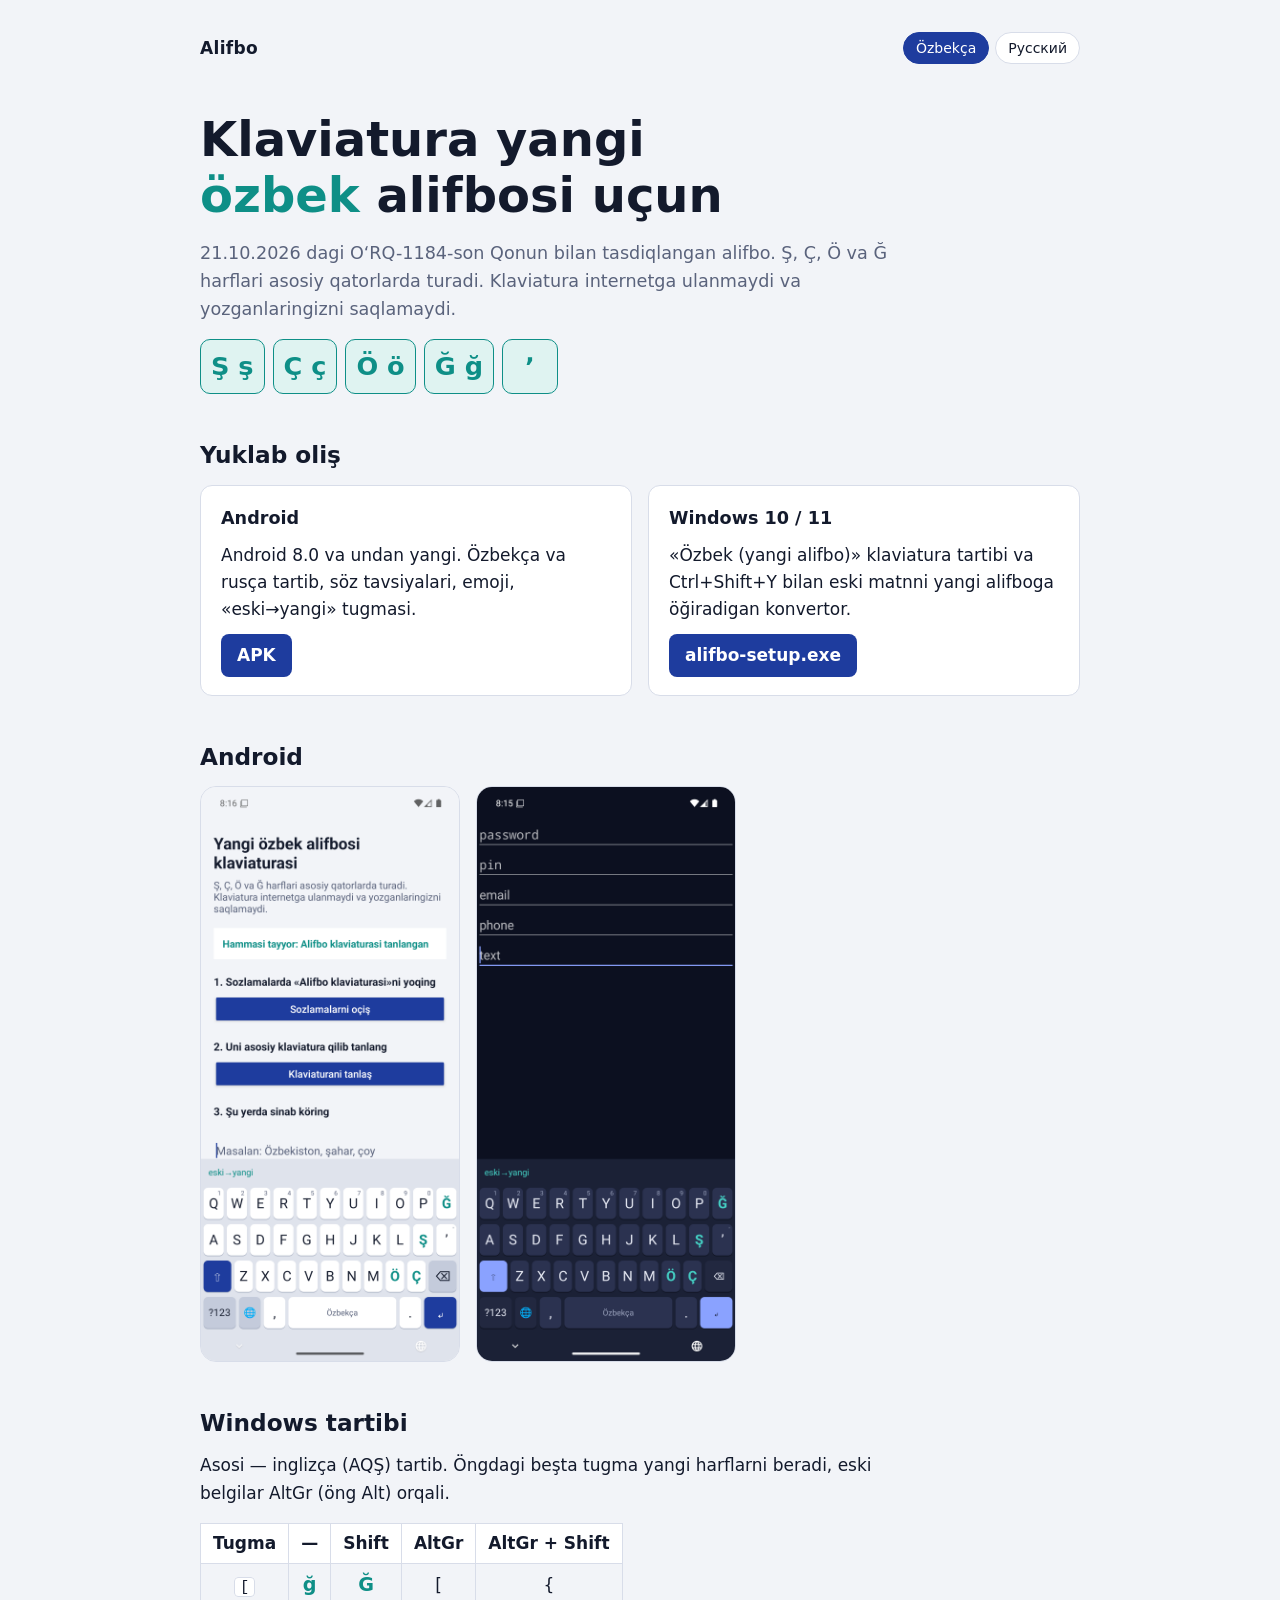
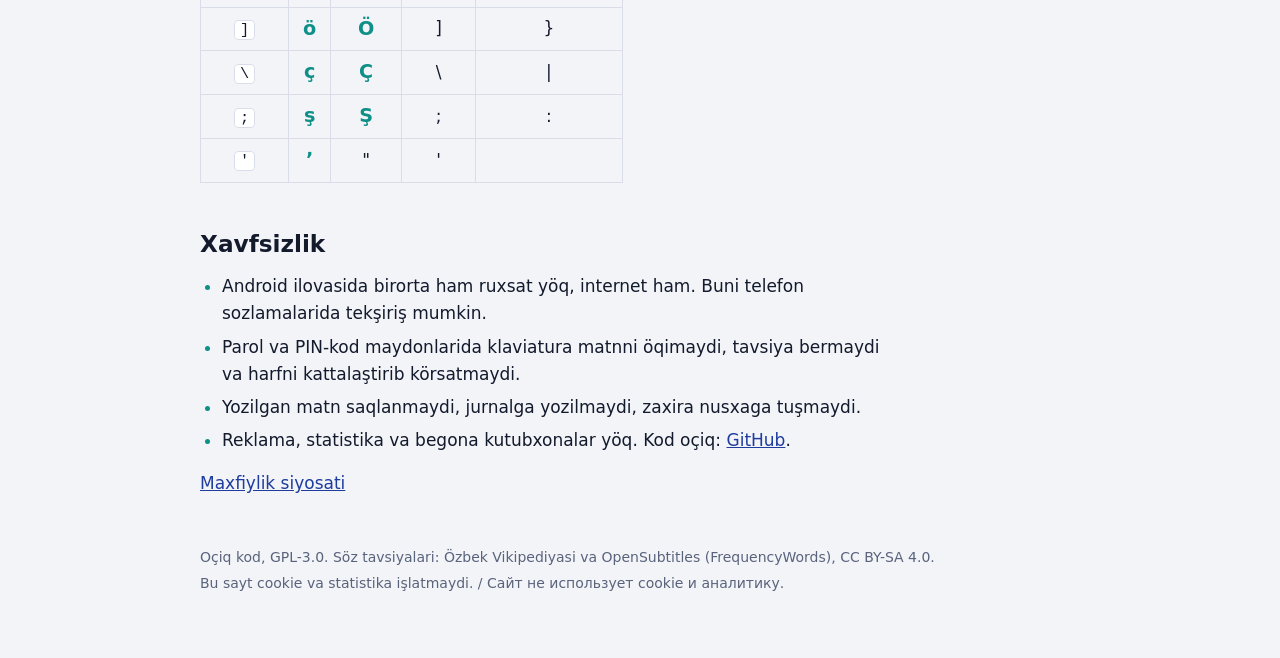
==== docs/index.html @ 1a6ffe31 "Сайт проекта и политика конфиденциальности (GitHub Pages) Узбекский и русский, без внешних шрифтов, " ====
<!doctype html>
<html lang="uz">
<head>
<meta charset="utf-8">
<meta name="viewport" content="width=device-width, initial-scale=1">
<title>Alifbo — yangi özbek alifbosi klaviaturasi</title>
<meta name="description" content="Klaviatura yangi özbek alifbosi uçun: Ş, Ç, Ö, Ğ asosiy qatorlarda. Android va Windows. Internetsiz, oçiq kod.">
<link rel="stylesheet" href="style.css">
<script src="lang.js"></script>
</head>
<body>
<main>
  <div class="top">
    <span class="brand">Alifbo</span>
    <div class="langs"><button type="button" data-lang="uz">Özbekça</button><button type="button" data-lang="ru">Русский</button></div>
  </div>

  <section>
    <h1 lang="uz">Klaviatura yangi <span class="acc">özbek</span> alifbosi uçun</h1>
    <h1 lang="ru">Клавиатура для нового <span class="acc">узбекского</span> алфавита</h1>
    <p class="lead" lang="uz">21.10.2026 dagi O‘RQ-1184-son Qonun bilan tasdiqlangan alifbo. Ş, Ç, Ö va Ğ harflari asosiy qatorlarda turadi. Klaviatura internetga ulanmaydi va yozganlaringizni saqlamaydi.</p>
    <p class="lead" lang="ru">Алфавит утверждён законом O‘RQ-1184 от 21.10.2026. Буквы Ş, Ç, Ö и Ğ стоят на основных рядах. Клавиатура не подключается к интернету и не сохраняет то, что вы пишете.</p>
    <div class="letters"><span>Ş ş</span><span>Ç ç</span><span>Ö ö</span><span>Ğ ğ</span><span>ʼ</span></div>
  </section>

  <section>
    <h2 lang="uz">Yuklab oliş</h2>
    <h2 lang="ru">Скачать</h2>
    <div class="downloads">
      <div class="card">
        <h3>Android</h3>
        <p lang="uz">Android 8.0 va undan yangi. Özbekça va rusça tartib, söz tavsiyalari, emoji, «eski→yangi» tugmasi.</p>
        <p lang="ru">Android 8.0 и новее. Узбекская и русская раскладки, подсказки слов, эмодзи, кнопка «eski→yangi».</p>
        <a class="btn" href="https://github.com/uktamov-sh/alifbo/releases">APK</a>
      </div>
      <div class="card">
        <h3>Windows 10 / 11</h3>
        <p lang="uz">«Özbek (yangi alifbo)» klaviatura tartibi va Ctrl+Shift+Y bilan eski matnni yangi alifboga öğiradigan konvertor.</p>
        <p lang="ru">Раскладка «Özbek (yangi alifbo)» и конвертер: Ctrl+Shift+Y переписывает выделенный текст на новый алфавит.</p>
        <a class="btn" href="https://github.com/uktamov-sh/alifbo/releases">alifbo-setup.exe</a>
      </div>
    </div>
  </section>

  <section>
    <h2 lang="uz">Android</h2>
    <h2 lang="ru">Android</h2>
    <div class="shots">
      <img src="screenshots/android-light.png" alt="Alifbo klaviaturasi, yoruğ mavzu">
      <img src="screenshots/android-dark.png" alt="Alifbo klaviaturasi, qoronği mavzu">
    </div>
  </section>

  <section>
    <h2 lang="uz">Windows tartibi</h2>
    <h2 lang="ru">Раскладка Windows</h2>
    <p lang="uz">Asosi — inglizça (AQŞ) tartib. Öngdagi beşta tugma yangi harflarni beradi, eski belgilar AltGr (öng Alt) orqali.</p>
    <p lang="ru">Основа — американская раскладка. Пять клавиш справа дают новые буквы, прежние символы — через AltGr (правый Alt).</p>
    <div class="table-wrap">
      <table>
        <thead><tr><th><span lang="uz">Tugma</span><span lang="ru">Клавиша</span></th><th>—</th><th>Shift</th><th>AltGr</th><th>AltGr + Shift</th></tr></thead>
        <tbody>
          <tr><td><kbd>[</kbd></td><td class="new">ğ</td><td class="new">Ğ</td><td>[</td><td>{</td></tr>
          <tr><td><kbd>]</kbd></td><td class="new">ö</td><td class="new">Ö</td><td>]</td><td>}</td></tr>
          <tr><td><kbd>\</kbd></td><td class="new">ç</td><td class="new">Ç</td><td>\</td><td>|</td></tr>
          <tr><td><kbd>;</kbd></td><td class="new">ş</td><td class="new">Ş</td><td>;</td><td>:</td></tr>
          <tr><td><kbd>'</kbd></td><td class="new">ʼ</td><td>"</td><td>'</td><td></td></tr>
        </tbody>
      </table>
    </div>
  </section>

  <section>
    <h2 lang="uz">Xavfsizlik</h2>
    <h2 lang="ru">Безопасность</h2>
    <ul lang="uz">
      <li>Android ilovasida birorta ham ruxsat yöq, internet ham. Buni telefon sozlamalarida tekşiriş mumkin.</li>
      <li>Parol va PIN-kod maydonlarida klaviatura matnni öqimaydi, tavsiya bermaydi va harfni kattalaştirib körsatmaydi.</li>
      <li>Yozilgan matn saqlanmaydi, jurnalga yozilmaydi, zaxira nusxaga tuşmaydi.</li>
      <li>Reklama, statistika va begona kutubxonalar yöq. Kod oçiq: <a href="https://github.com/uktamov-sh/alifbo">GitHub</a>.</li>
    </ul>
    <ul lang="ru">
      <li>У Android-приложения нет ни одного разрешения, в том числе интернета. Это можно проверить в настройках телефона.</li>
      <li>В полях паролей и PIN-кодов клавиатура не читает текст, не подсказывает и не показывает букву крупно.</li>
      <li>Набранный текст не сохраняется, не пишется в журнал и не попадает в резервные копии.</li>
      <li>Нет рекламы, аналитики и сторонних библиотек. Код открыт: <a href="https://github.com/uktamov-sh/alifbo">GitHub</a>.</li>
    </ul>
    <p><a href="privacy.html"><span lang="uz">Maxfiylik siyosati</span><span lang="ru">Политика конфиденциальности</span></a></p>
  </section>

  <footer>
    <span lang="uz">Oçiq kod, GPL-3.0. Söz tavsiyalari: Özbek Vikipediyasi va OpenSubtitles (FrequencyWords), CC BY-SA 4.0.</span>
    <span lang="ru">Открытый код, GPL-3.0. Подсказки слов: узбекская Википедия и OpenSubtitles (FrequencyWords), CC BY-SA 4.0.</span>
    <span>Bu sayt cookie va statistika işlatmaydi. / Сайт не использует cookie и аналитику.</span>
  </footer>
</main>
</body>
</html>
---- docs/style.css ----
/* Сайт Alifbo: только системные шрифты и ни одного внешнего запроса. */
:root {
  --bg: #f2f4f8; --surface: #ffffff; --ink: #131a2c; --muted: #5a637c; --line: #d8dde9;
  --lapis: #1e3c9e; --turq: #0e8f87; --turq-soft: #dff3f1;
  color-scheme: light;
}
@media (prefers-color-scheme: dark) {
  :root {
    --bg: #0c1020; --surface: #151a2c; --ink: #e7eaf4; --muted: #9aa2bc; --line: #283050;
    --lapis: #8aa2ff; --turq: #45d1c5; --turq-soft: #12302e;
    color-scheme: dark;
  }
}
* { box-sizing: border-box; }
body {
  margin: 0; background: var(--bg); color: var(--ink);
  font: 17px/1.6 "Segoe UI", Roboto, "Noto Sans", system-ui, sans-serif;
  padding: 32px max(16px, env(safe-area-inset-right)) 64px max(16px, env(safe-area-inset-left));
}
main { max-width: 880px; margin: 0 auto; display: grid; gap: 48px; }
h1, h2 { line-height: 1.15; margin: 0; text-wrap: balance; }
h1 { font-size: clamp(2rem, 6vw, 3rem); }
h1 .acc { color: var(--turq); }
h2 { font-size: 1.45rem; }
p { margin: 0; max-width: 65ch; }
a { color: var(--lapis); }
.lead { color: var(--muted); font-size: 1.1rem; }
section { display: grid; gap: 16px; }
.top { display: flex; justify-content: space-between; align-items: center; gap: 12px; flex-wrap: wrap; }
.brand { font-weight: 700; letter-spacing: 0.02em; }
.langs { display: flex; gap: 6px; }
.langs button {
  border: 1px solid var(--line); background: var(--surface); color: var(--ink);
  border-radius: 999px; padding: 4px 12px; font: inherit; font-size: 14px; cursor: pointer;
}
.langs button[aria-pressed="true"] { background: var(--lapis); border-color: var(--lapis); color: var(--surface); }
.letters { display: flex; flex-wrap: wrap; gap: 8px; }
.letters span {
  font-size: 1.6rem; font-weight: 700; min-width: 56px; text-align: center; padding: 6px 10px;
  border-radius: 10px; border: 1px solid var(--turq); background: var(--turq-soft); color: var(--turq);
}
.downloads { display: grid; grid-template-columns: repeat(auto-fit, minmax(240px, 1fr)); gap: 16px; }
.card {
  border: 1px solid var(--line); border-radius: 12px; background: var(--surface);
  padding: 18px 20px; display: grid; gap: 10px; align-content: start;
}
.card h3 { margin: 0; font-size: 1.1rem; }
.btn {
  display: inline-block; justify-self: start; background: var(--lapis); color: var(--surface);
  text-decoration: none; border-radius: 8px; padding: 8px 16px; font-weight: 600;
}
.shots { display: flex; gap: 16px; flex-wrap: wrap; }
.shots img { width: min(260px, 100%); border-radius: 16px; border: 1px solid var(--line); }
ul { margin: 0; padding-left: 22px; display: grid; gap: 6px; max-width: 65ch; }
li::marker { color: var(--turq); }
.table-wrap { overflow-x: auto; }
table { border-collapse: collapse; min-width: 420px; }
th, td { border: 1px solid var(--line); padding: 6px 12px; text-align: center; }
th { background: var(--surface); }
td.new { color: var(--turq); font-weight: 700; font-size: 1.2rem; }
kbd { font-family: Consolas, "Roboto Mono", monospace; font-size: 0.9em; border: 1px solid var(--line); border-radius: 4px; padding: 0 5px; background: var(--surface); }
footer { color: var(--muted); font-size: 14px; display: grid; gap: 4px; }
html[lang="uz"] [lang="ru"], html[lang="ru"] [lang="uz"] { display: none !important; }
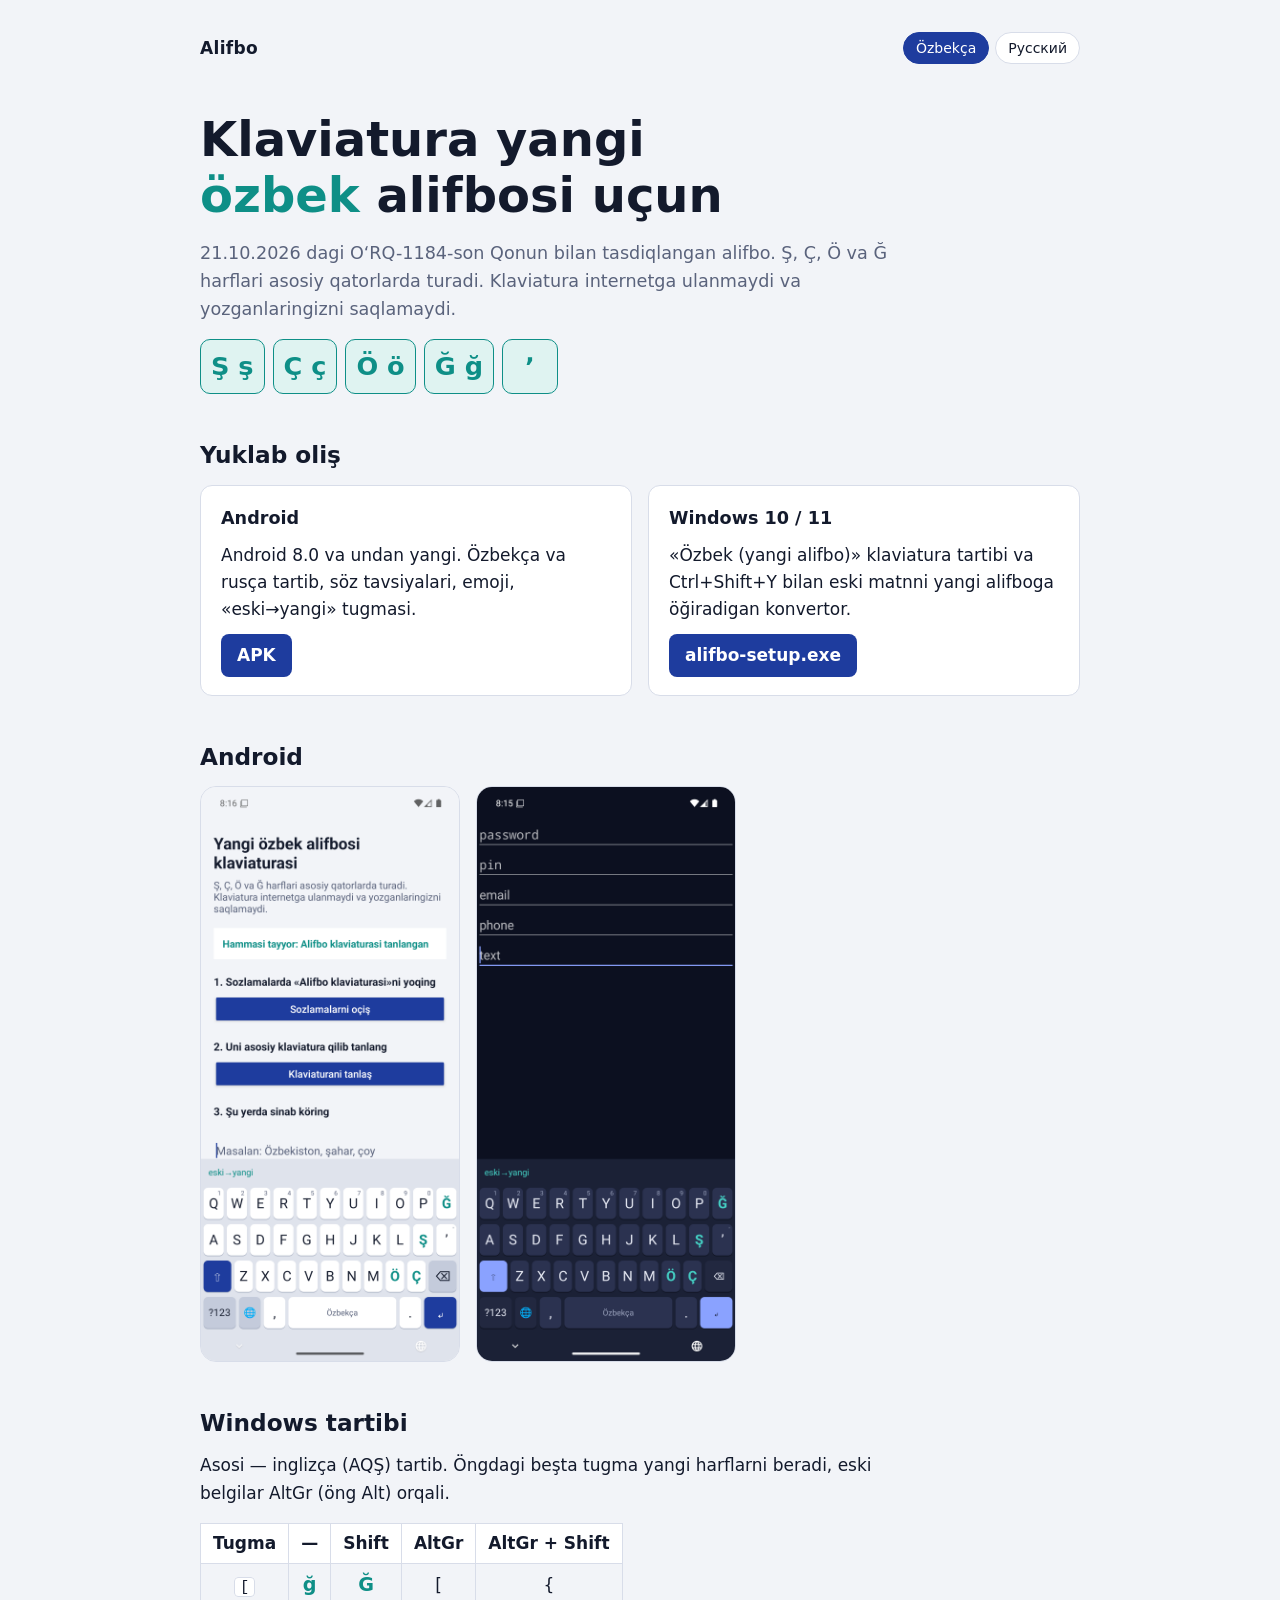
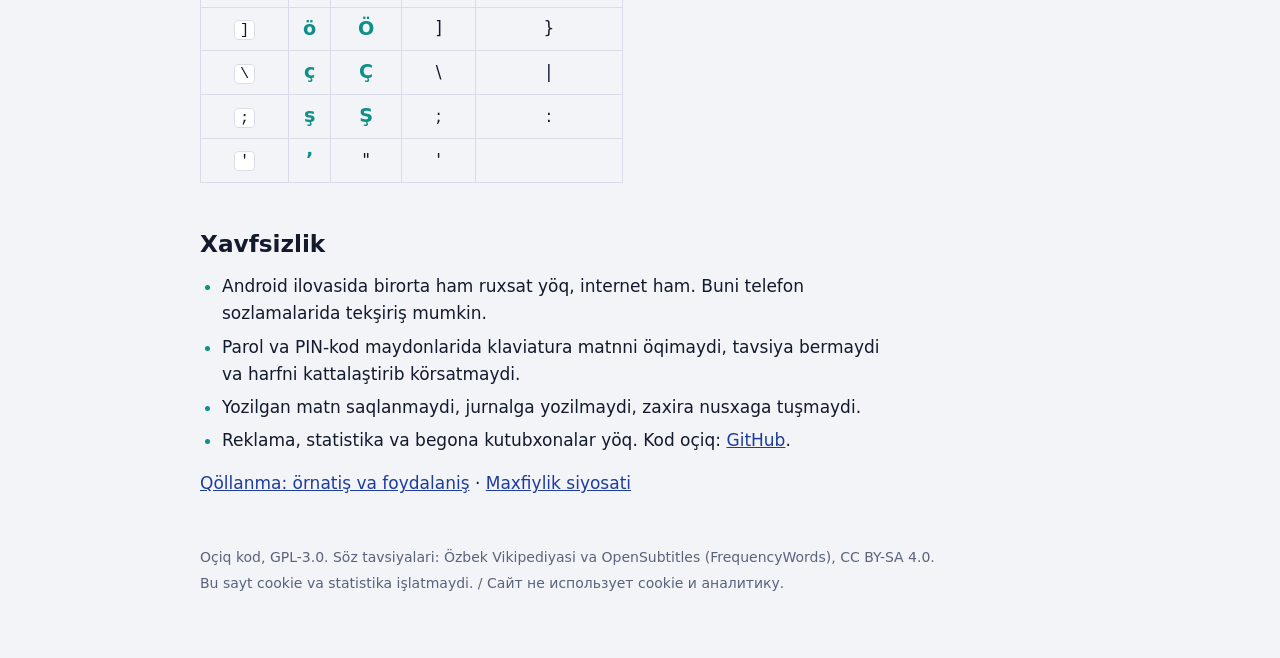
==== commit c1dd49d6: "Сайт: короткая инструкция по установке и использованию (uz/ru) Co-Authored-By: Claude Opus 5.5 <nore" ====
--- a/docs/index.html
+++ b/docs/index.html
@@ -85,7 +85,7 @@
       <li>Набранный текст не сохраняется, не пишется в журнал и не попадает в резервные копии.</li>
       <li>Нет рекламы, аналитики и сторонних библиотек. Код открыт: <a href="https://github.com/uktamov-sh/alifbo">GitHub</a>.</li>
     </ul>
-    <p><a href="privacy.html"><span lang="uz">Maxfiylik siyosati</span><span lang="ru">Политика конфиденциальности</span></a></p>
+    <p><a href="guide.html"><span lang="uz">Qöllanma: örnatiş va foydalaniş</span><span lang="ru">Инструкция: установка и использование</span></a> · <a href="privacy.html"><span lang="uz">Maxfiylik siyosati</span><span lang="ru">Политика конфиденциальности</span></a></p>
   </section>
 
   <footer>
--- a/docs/style.css
+++ b/docs/style.css
@@ -51,7 +51,8 @@
 }
 .shots { display: flex; gap: 16px; flex-wrap: wrap; }
 .shots img { width: min(260px, 100%); border-radius: 16px; border: 1px solid var(--line); }
-ul { margin: 0; padding-left: 22px; display: grid; gap: 6px; max-width: 65ch; }
+ul, ol { margin: 0; padding-left: 22px; display: grid; gap: 6px; max-width: 65ch; }
+h3 { margin: 4px 0 0; font-size: 1.1rem; }
 li::marker { color: var(--turq); }
 .table-wrap { overflow-x: auto; }
 table { border-collapse: collapse; min-width: 420px; }
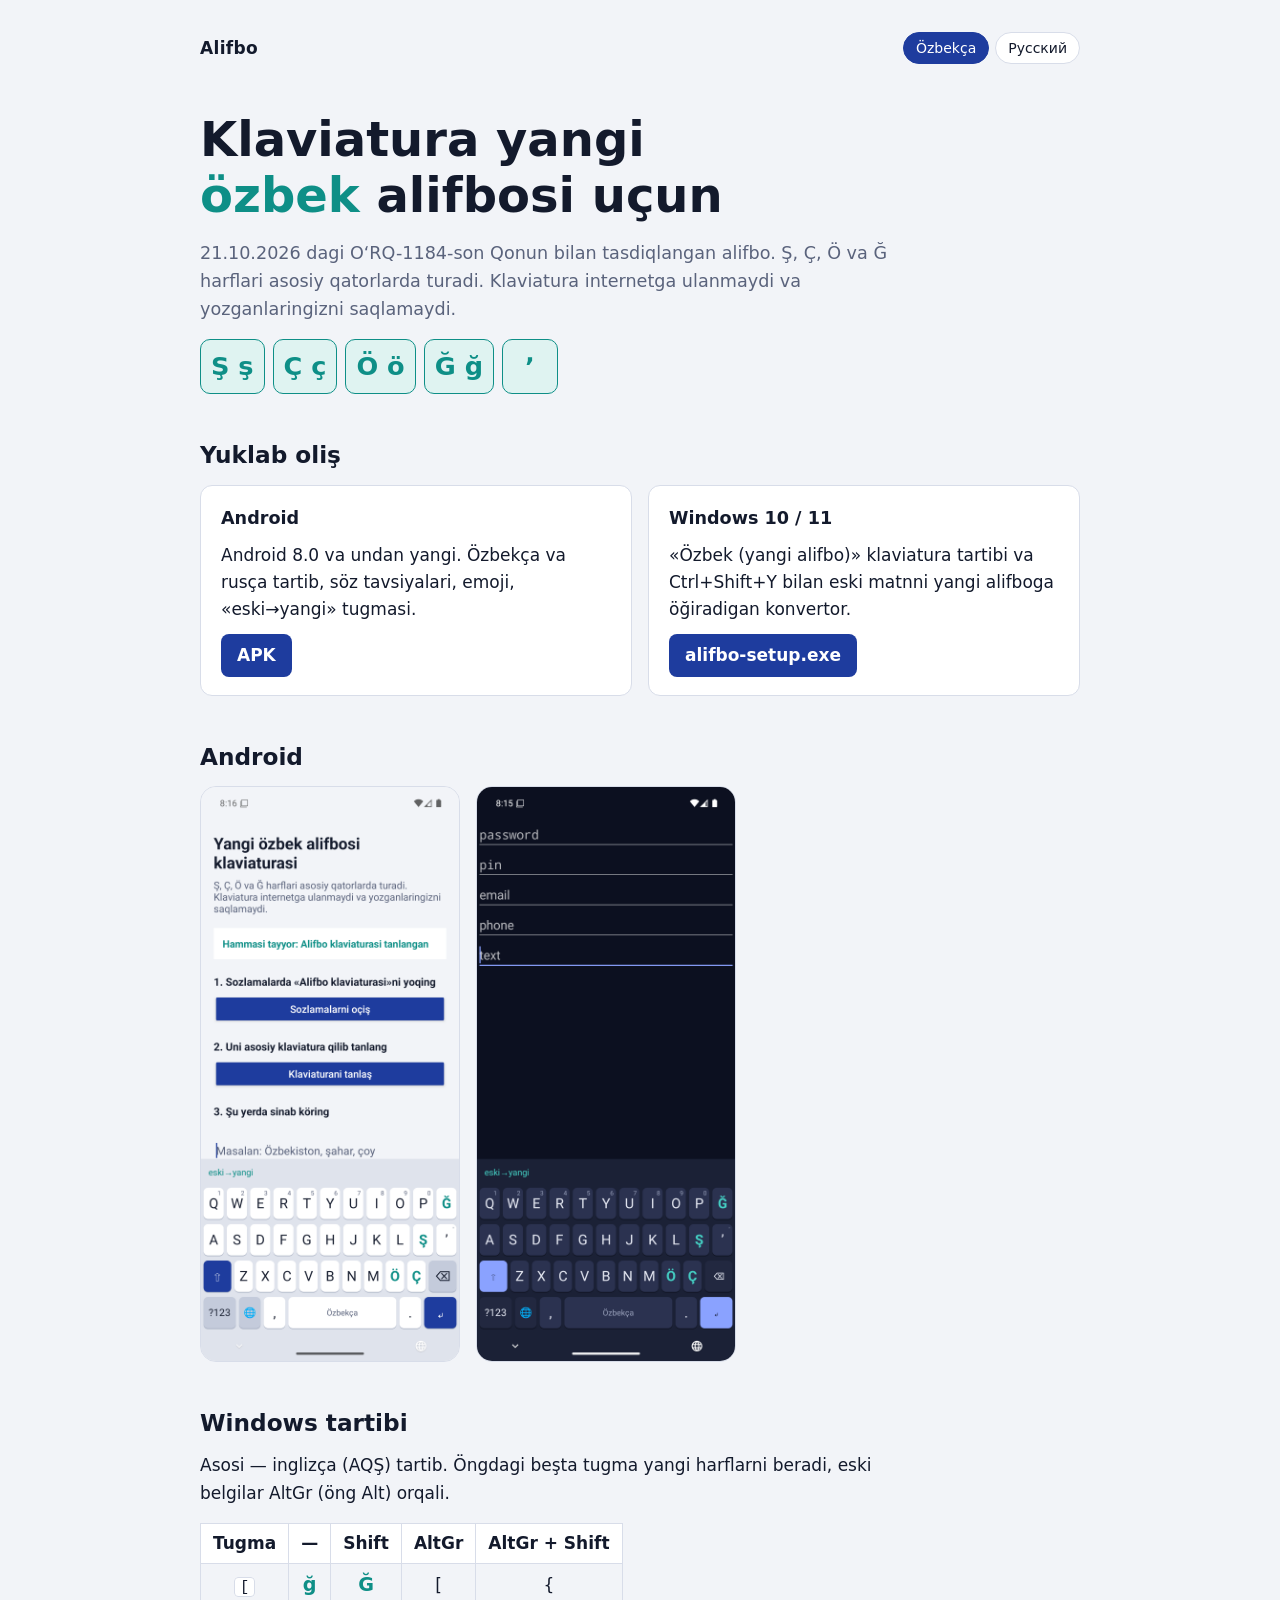
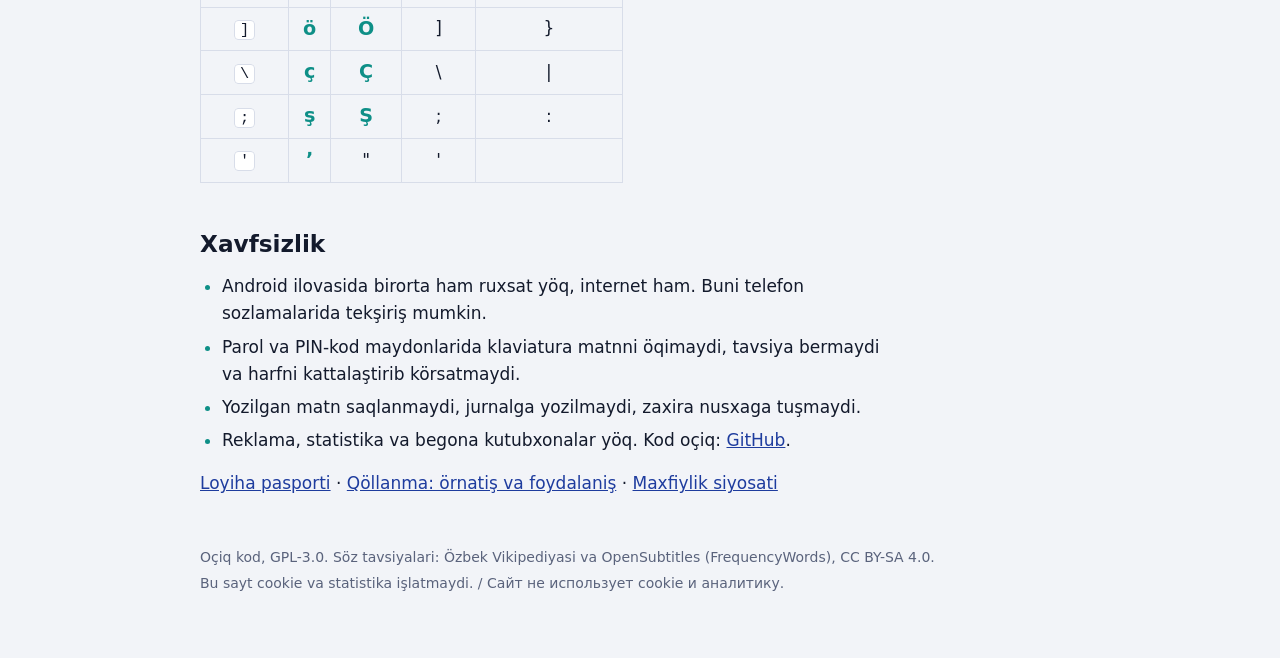
==== commit 7f1d8a0c: "Паспорт проекта на узбекском и русском (интерактивный, из прототипа) Co-Authored-By: Claude Opus 5.5" ====
--- a/docs/index.html
+++ b/docs/index.html
@@ -85,7 +85,7 @@
       <li>Набранный текст не сохраняется, не пишется в журнал и не попадает в резервные копии.</li>
       <li>Нет рекламы, аналитики и сторонних библиотек. Код открыт: <a href="https://github.com/uktamov-sh/alifbo">GitHub</a>.</li>
     </ul>
-    <p><a href="guide.html"><span lang="uz">Qöllanma: örnatiş va foydalaniş</span><span lang="ru">Инструкция: установка и использование</span></a> · <a href="privacy.html"><span lang="uz">Maxfiylik siyosati</span><span lang="ru">Политика конфиденциальности</span></a></p>
+    <p><a href="passport.html"><span lang="uz">Loyiha pasporti</span><span lang="ru">Паспорт проекта</span></a> · <a href="guide.html"><span lang="uz">Qöllanma: örnatiş va foydalaniş</span><span lang="ru">Инструкция: установка и использование</span></a> · <a href="privacy.html"><span lang="uz">Maxfiylik siyosati</span><span lang="ru">Политика конфиденциальности</span></a></p>
   </section>
 
   <footer>
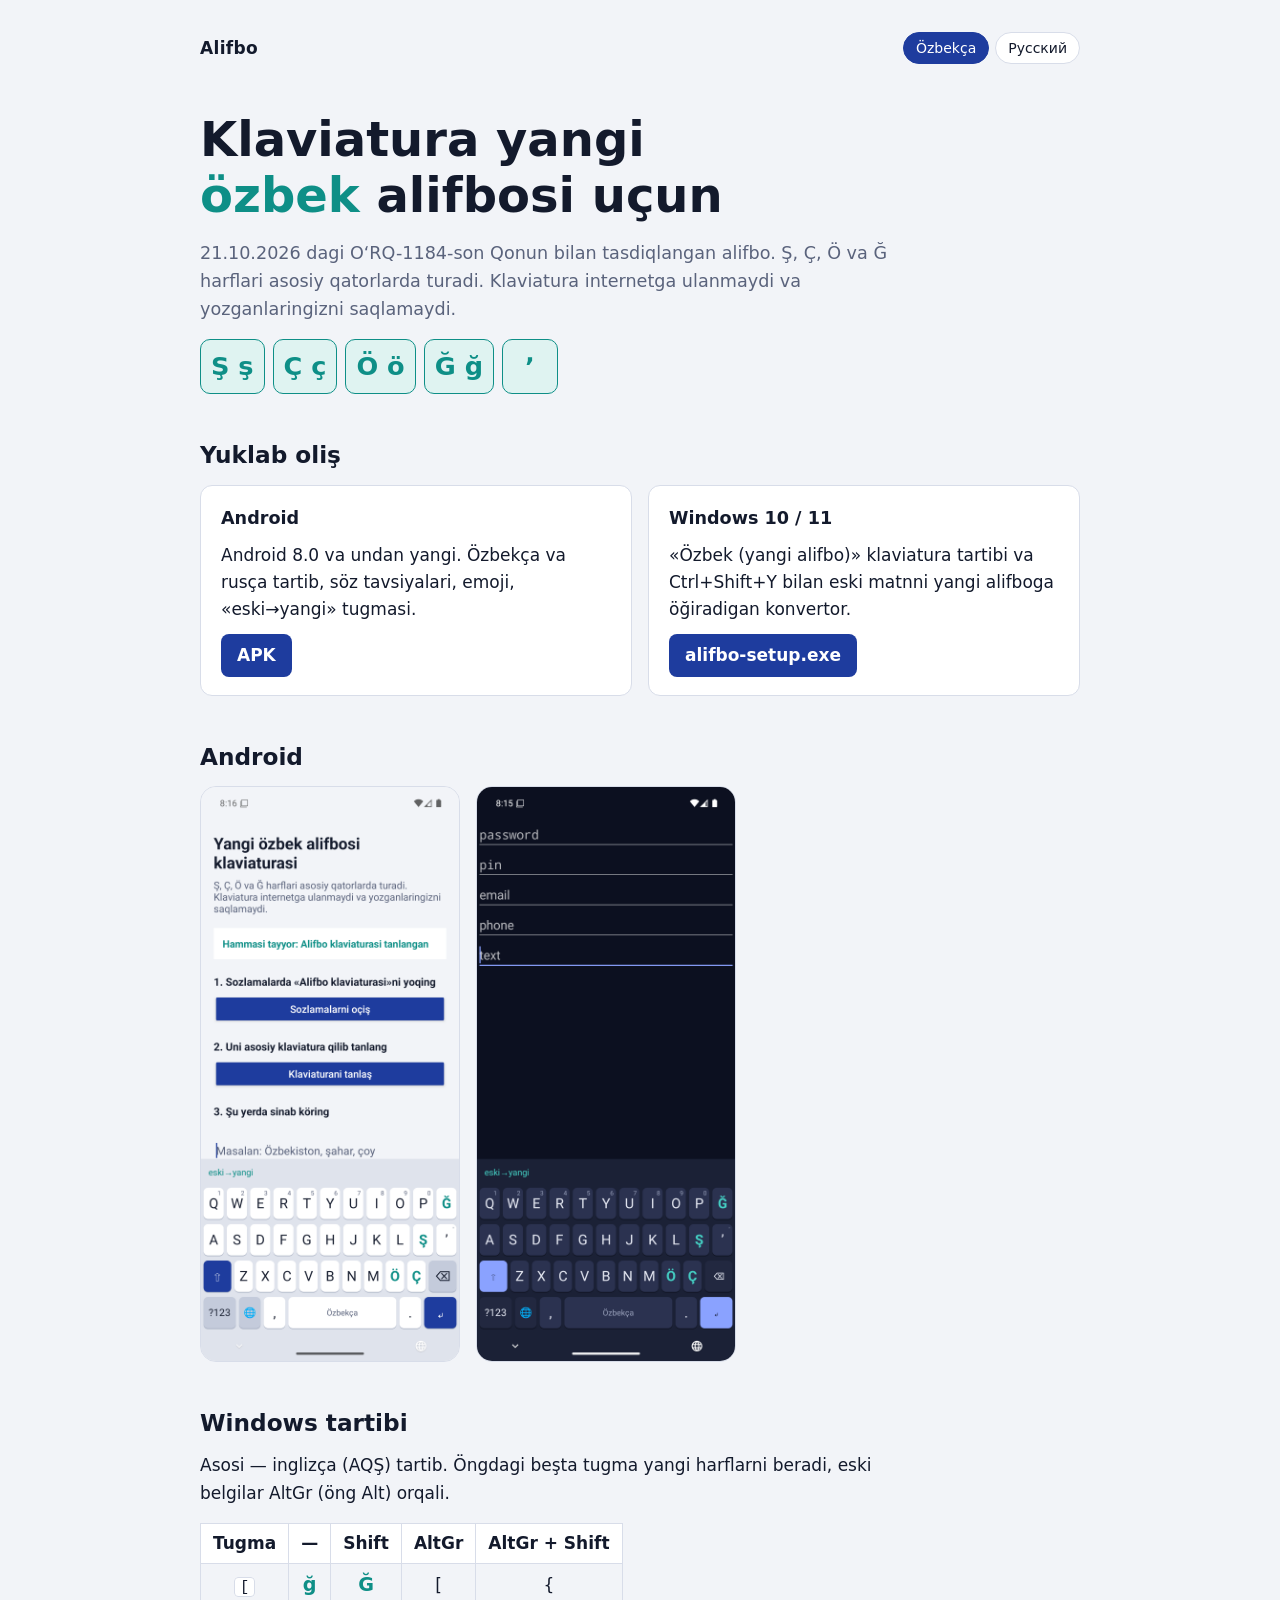
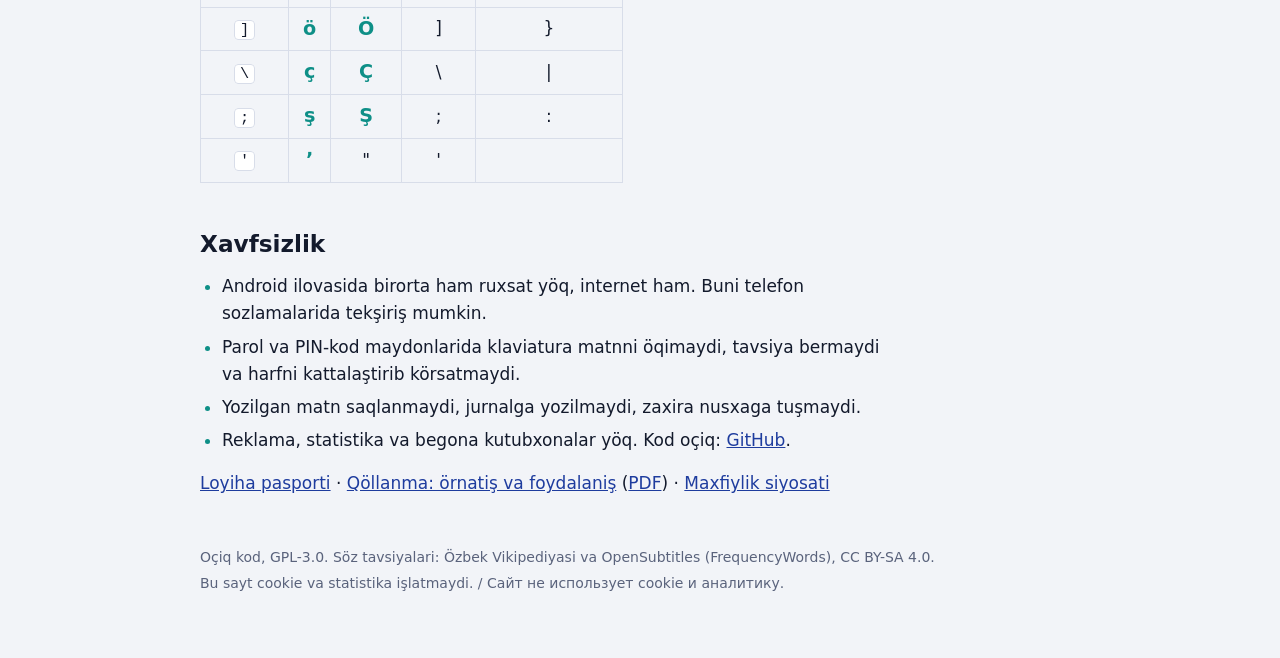
==== commit a3ac6743: "Сайт: PDF-инструкция (uz/ru) для скачивания Co-Authored-By: Claude Opus 5.5 <noreply@anthropic.com>" ====
--- a/docs/index.html
+++ b/docs/index.html
@@ -85,7 +85,7 @@
       <li>Набранный текст не сохраняется, не пишется в журнал и не попадает в резервные копии.</li>
       <li>Нет рекламы, аналитики и сторонних библиотек. Код открыт: <a href="https://github.com/uktamov-sh/alifbo">GitHub</a>.</li>
     </ul>
-    <p><a href="passport.html"><span lang="uz">Loyiha pasporti</span><span lang="ru">Паспорт проекта</span></a> · <a href="guide.html"><span lang="uz">Qöllanma: örnatiş va foydalaniş</span><span lang="ru">Инструкция: установка и использование</span></a> · <a href="privacy.html"><span lang="uz">Maxfiylik siyosati</span><span lang="ru">Политика конфиденциальности</span></a></p>
+    <p><a href="passport.html"><span lang="uz">Loyiha pasporti</span><span lang="ru">Паспорт проекта</span></a> · <a href="guide.html"><span lang="uz">Qöllanma: örnatiş va foydalaniş</span><span lang="ru">Инструкция: установка и использование</span></a> (<a href="Alifbo-qollanma.pdf" download>PDF</a>) · <a href="privacy.html"><span lang="uz">Maxfiylik siyosati</span><span lang="ru">Политика конфиденциальности</span></a></p>
   </section>
 
   <footer>
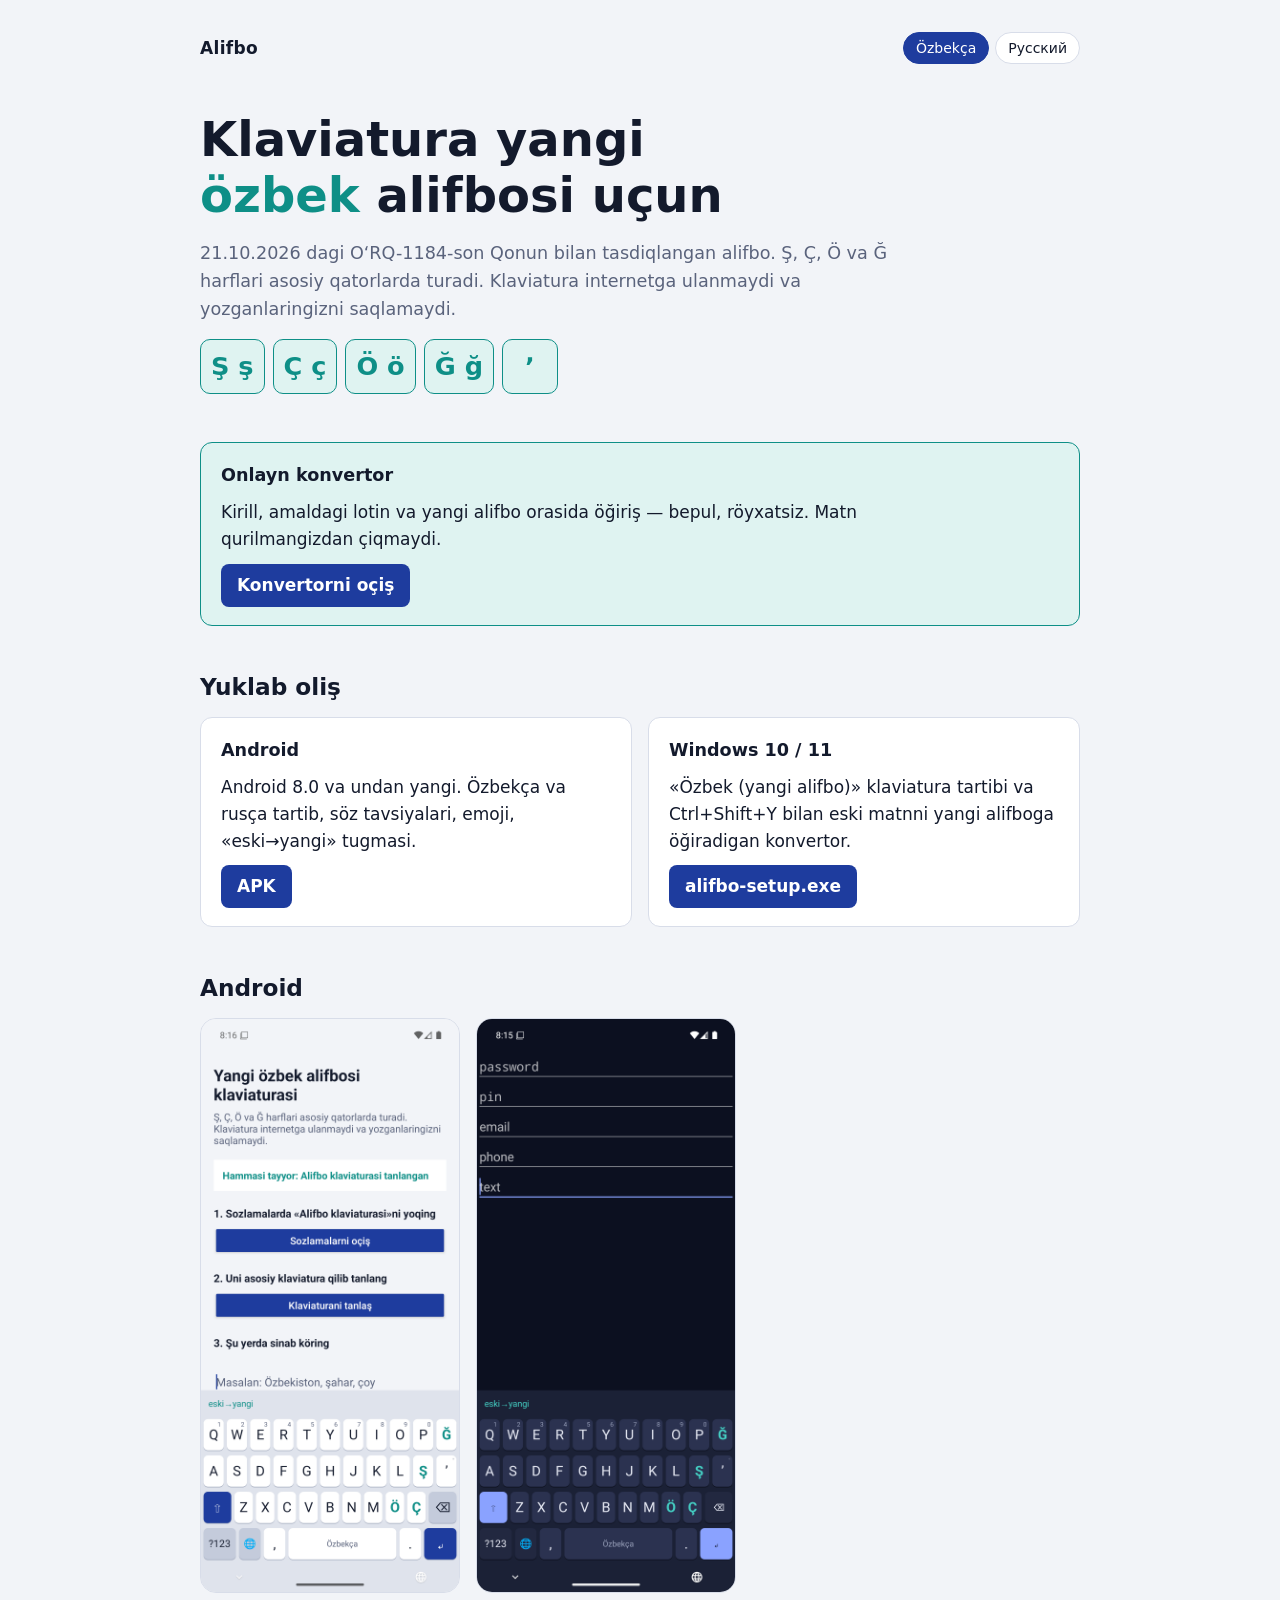
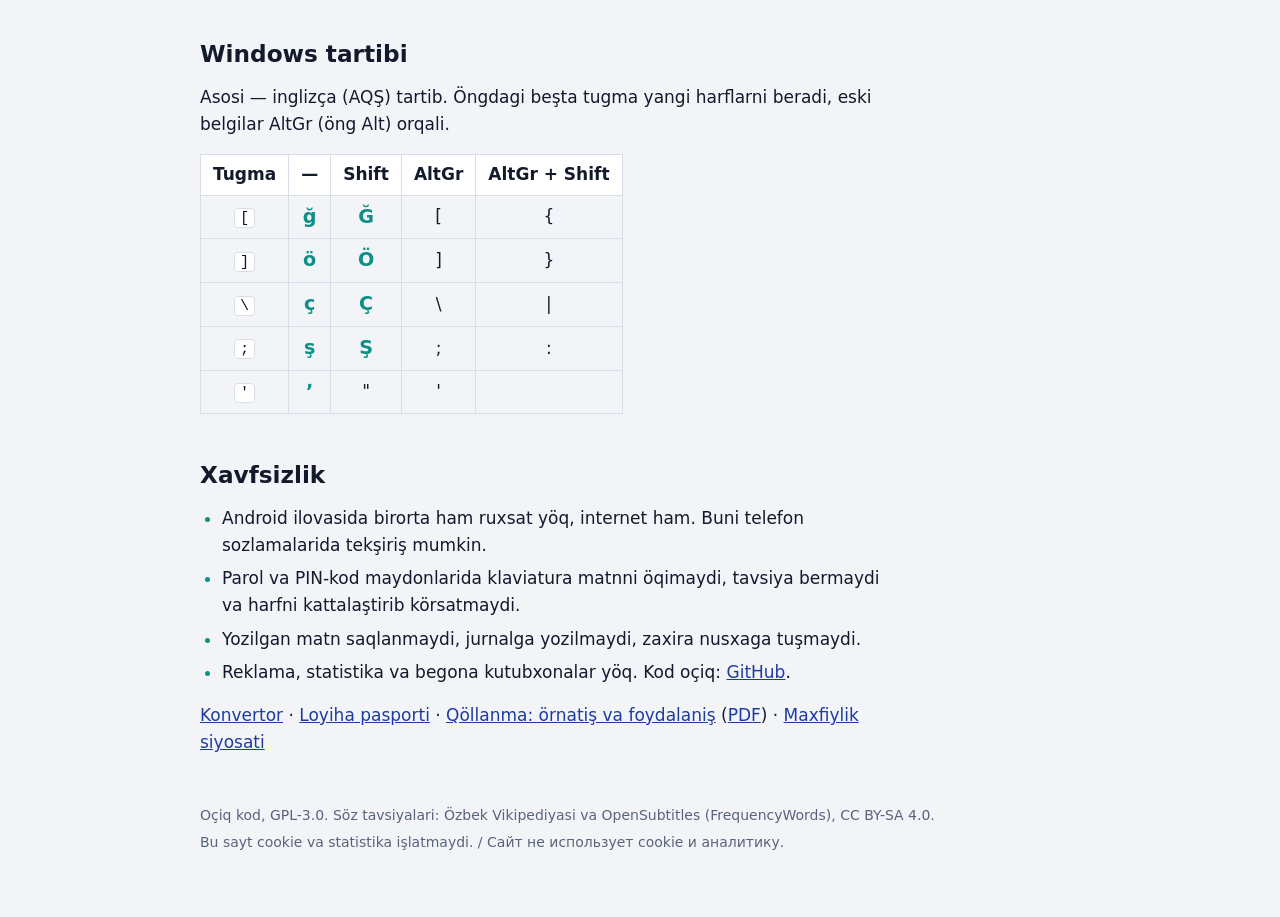
==== commit ca69cae6: "Сайт: онлайн-конвертер и блок «что изменилось в алфавите» docs/konvertor.html: три направления (нова" ====
--- a/docs/index.html
+++ b/docs/index.html
@@ -21,6 +21,15 @@
     <p class="lead" lang="uz">21.10.2026 dagi O‘RQ-1184-son Qonun bilan tasdiqlangan alifbo. Ş, Ç, Ö va Ğ harflari asosiy qatorlarda turadi. Klaviatura internetga ulanmaydi va yozganlaringizni saqlamaydi.</p>
     <p class="lead" lang="ru">Алфавит утверждён законом O‘RQ-1184 от 21.10.2026. Буквы Ş, Ç, Ö и Ğ стоят на основных рядах. Клавиатура не подключается к интернету и не сохраняет то, что вы пишете.</p>
     <div class="letters"><span>Ş ş</span><span>Ç ç</span><span>Ö ö</span><span>Ğ ğ</span><span>ʼ</span></div>
+  </section>
+
+  <section>
+    <div class="card promo">
+      <h3><span lang="uz">Onlayn konvertor</span><span lang="ru">Онлайн-конвертер</span></h3>
+      <p lang="uz">Kirill, amaldagi lotin va yangi alifbo orasida öğiriş — bepul, röyxatsiz. Matn qurilmangizdan çiqmaydi.</p>
+      <p lang="ru">Перевод между кириллицей, нынешней латиницей и новым алфавитом — бесплатно, без регистрации. Текст не покидает ваше устройство.</p>
+      <a class="btn" href="konvertor.html"><span lang="uz">Konvertorni oçiş</span><span lang="ru">Открыть конвертер</span></a>
+    </div>
   </section>
 
   <section>
@@ -85,7 +94,7 @@
       <li>Набранный текст не сохраняется, не пишется в журнал и не попадает в резервные копии.</li>
       <li>Нет рекламы, аналитики и сторонних библиотек. Код открыт: <a href="https://github.com/uktamov-sh/alifbo">GitHub</a>.</li>
     </ul>
-    <p><a href="passport.html"><span lang="uz">Loyiha pasporti</span><span lang="ru">Паспорт проекта</span></a> · <a href="guide.html"><span lang="uz">Qöllanma: örnatiş va foydalaniş</span><span lang="ru">Инструкция: установка и использование</span></a> (<a href="Alifbo-qollanma.pdf" download>PDF</a>) · <a href="privacy.html"><span lang="uz">Maxfiylik siyosati</span><span lang="ru">Политика конфиденциальности</span></a></p>
+    <p><a href="konvertor.html"><span lang="uz">Konvertor</span><span lang="ru">Конвертер</span></a> · <a href="passport.html"><span lang="uz">Loyiha pasporti</span><span lang="ru">Паспорт проекта</span></a> · <a href="guide.html"><span lang="uz">Qöllanma: örnatiş va foydalaniş</span><span lang="ru">Инструкция: установка и использование</span></a> (<a href="Alifbo-qollanma.pdf" download>PDF</a>) · <a href="privacy.html"><span lang="uz">Maxfiylik siyosati</span><span lang="ru">Политика конфиденциальности</span></a></p>
   </section>
 
   <footer>
--- a/docs/style.css
+++ b/docs/style.css
@@ -62,3 +62,39 @@
 kbd { font-family: Consolas, "Roboto Mono", monospace; font-size: 0.9em; border: 1px solid var(--line); border-radius: 4px; padding: 0 5px; background: var(--surface); }
 footer { color: var(--muted); font-size: 14px; display: grid; gap: 4px; }
 html[lang="uz"] [lang="ru"], html[lang="ru"] [lang="uz"] { display: none !important; }
+
+/* Конвертер (konvertor.html) */
+a.brand { color: var(--ink); text-decoration: none; }
+.tool { gap: 14px; }
+.seg { display: inline-flex; flex-wrap: wrap; gap: 4px; padding: 4px; border: 1px solid var(--line); border-radius: 12px; background: var(--surface); justify-self: start; }
+.seg button { border: 0; background: transparent; color: var(--ink); font: inherit; font-size: 15px; padding: 6px 14px; border-radius: 8px; cursor: pointer; }
+.seg button[aria-checked="true"] { background: var(--lapis); color: var(--surface); font-weight: 600; }
+.panes { display: grid; grid-template-columns: repeat(auto-fit, minmax(300px, 1fr)); gap: 16px; }
+.pane { display: grid; gap: 8px; grid-template-rows: auto 1fr auto; }
+.pane-head { display: flex; justify-content: space-between; align-items: baseline; gap: 8px; flex-wrap: wrap; }
+.pane-head label { font-weight: 600; }
+.detected { color: var(--turq); font-size: 14px; }
+.pane textarea {
+  width: 100%; min-height: 220px; resize: vertical; font: inherit; line-height: 1.5; color: var(--ink);
+  background: var(--surface); border: 1px solid var(--line); border-radius: 12px; padding: 12px 14px;
+}
+.pane textarea:focus { outline: 2px solid var(--lapis); outline-offset: 1px; }
+#out { background: var(--turq-soft); border-color: var(--turq); }
+.pane-actions { display: flex; flex-wrap: wrap; gap: 8px; align-items: center; }
+.pane-actions .btn { border: 0; font: inherit; cursor: pointer; }
+.ghost { border: 1px solid var(--line); background: var(--surface); color: var(--ink); border-radius: 8px; padding: 7px 12px; font: inherit; font-size: 15px; cursor: pointer; }
+.ghost:hover, .seg button:hover { border-color: var(--lapis); }
+.count { margin-left: auto; color: var(--muted); font-size: 14px; font-variant-numeric: tabular-nums; }
+.note { color: var(--muted); font-size: 15px; }
+.changes { display: grid; grid-template-columns: repeat(auto-fit, minmax(180px, 1fr)); gap: 12px; }
+.change { border: 1px solid var(--line); border-radius: 12px; background: var(--surface); padding: 14px 16px; display: grid; gap: 6px; }
+.pair { display: flex; align-items: baseline; gap: 8px; font-size: 1.3rem; font-weight: 700; }
+.was { color: var(--muted); }
+.arrow { color: var(--muted); font-weight: 400; }
+.now { color: var(--turq); }
+.cyr, .ex { color: var(--muted); font-size: 15px; }
+.faq { display: grid; gap: 8px; max-width: 70ch; }
+.faq details { border: 1px solid var(--line); border-radius: 10px; background: var(--surface); padding: 10px 14px; }
+.faq summary { cursor: pointer; font-weight: 600; }
+.faq details p { margin-top: 8px; color: var(--muted); }
+.promo { border-color: var(--turq); background: var(--turq-soft); }
